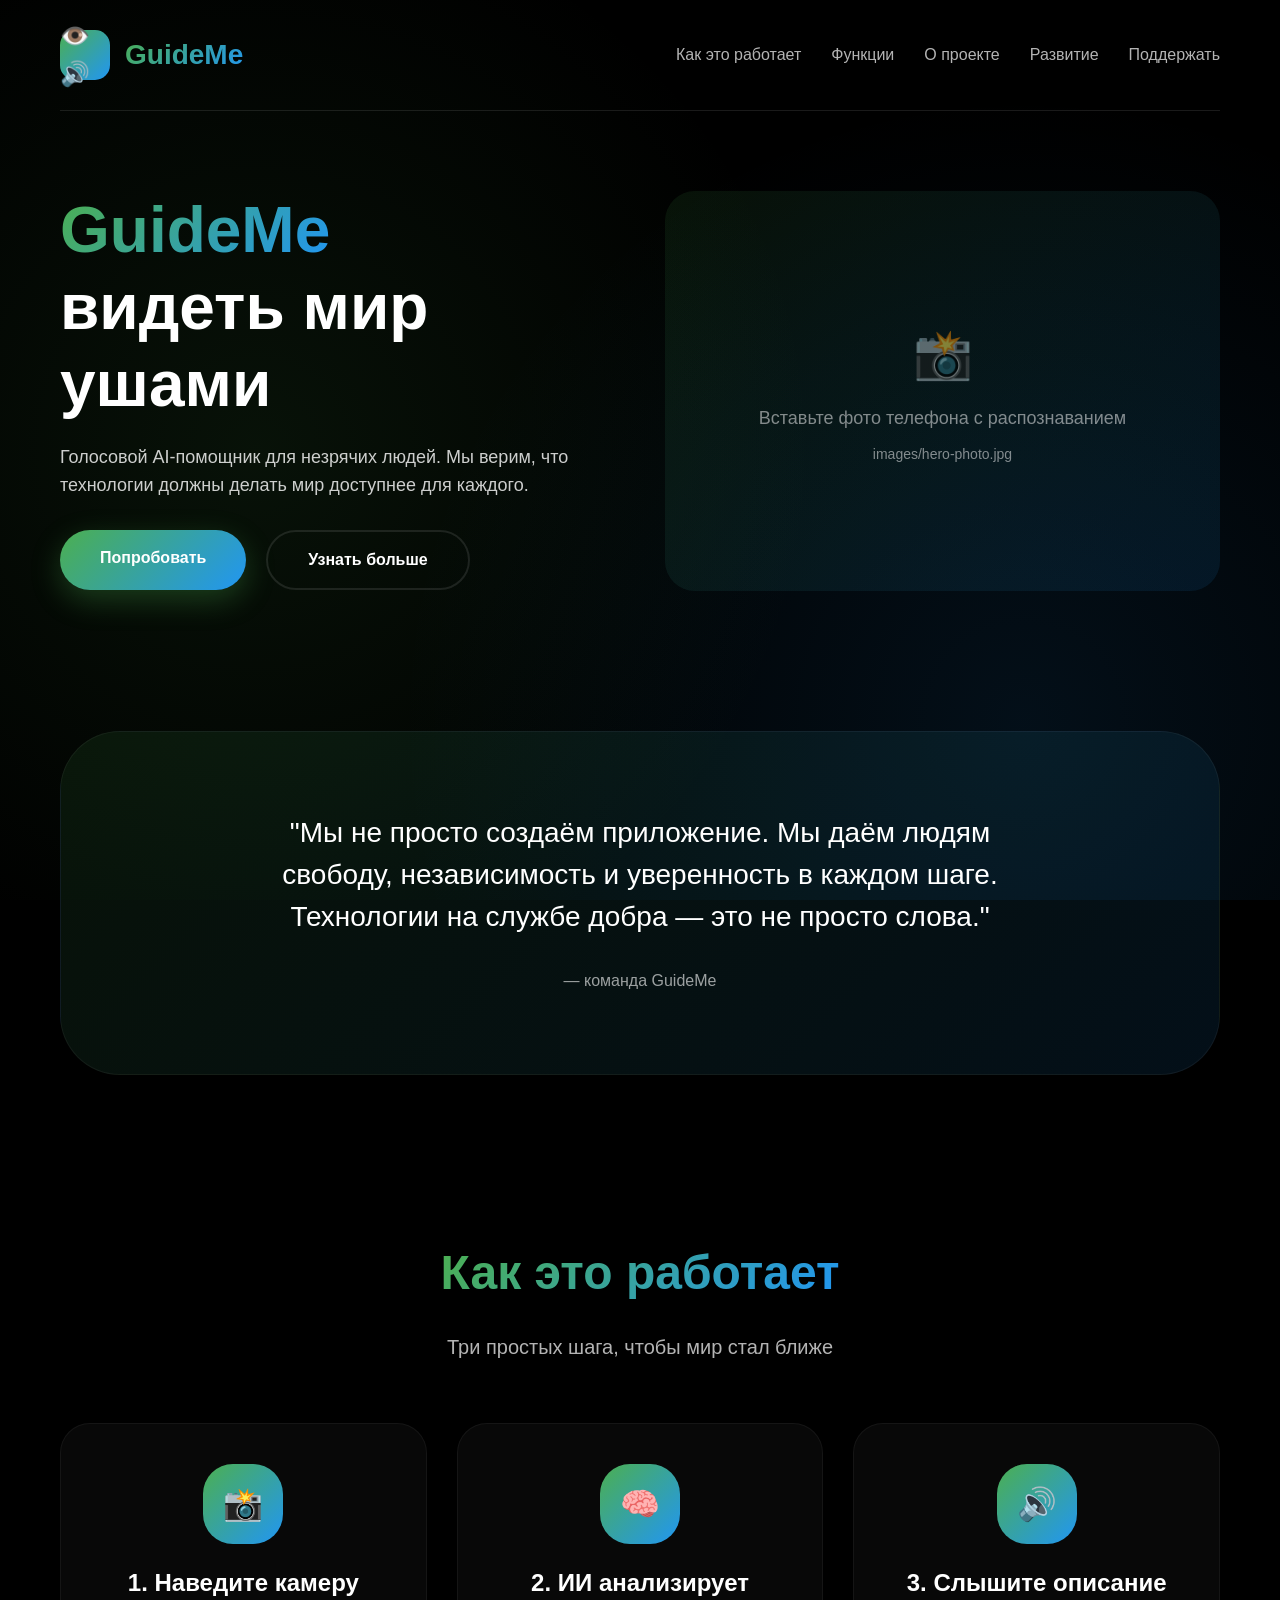
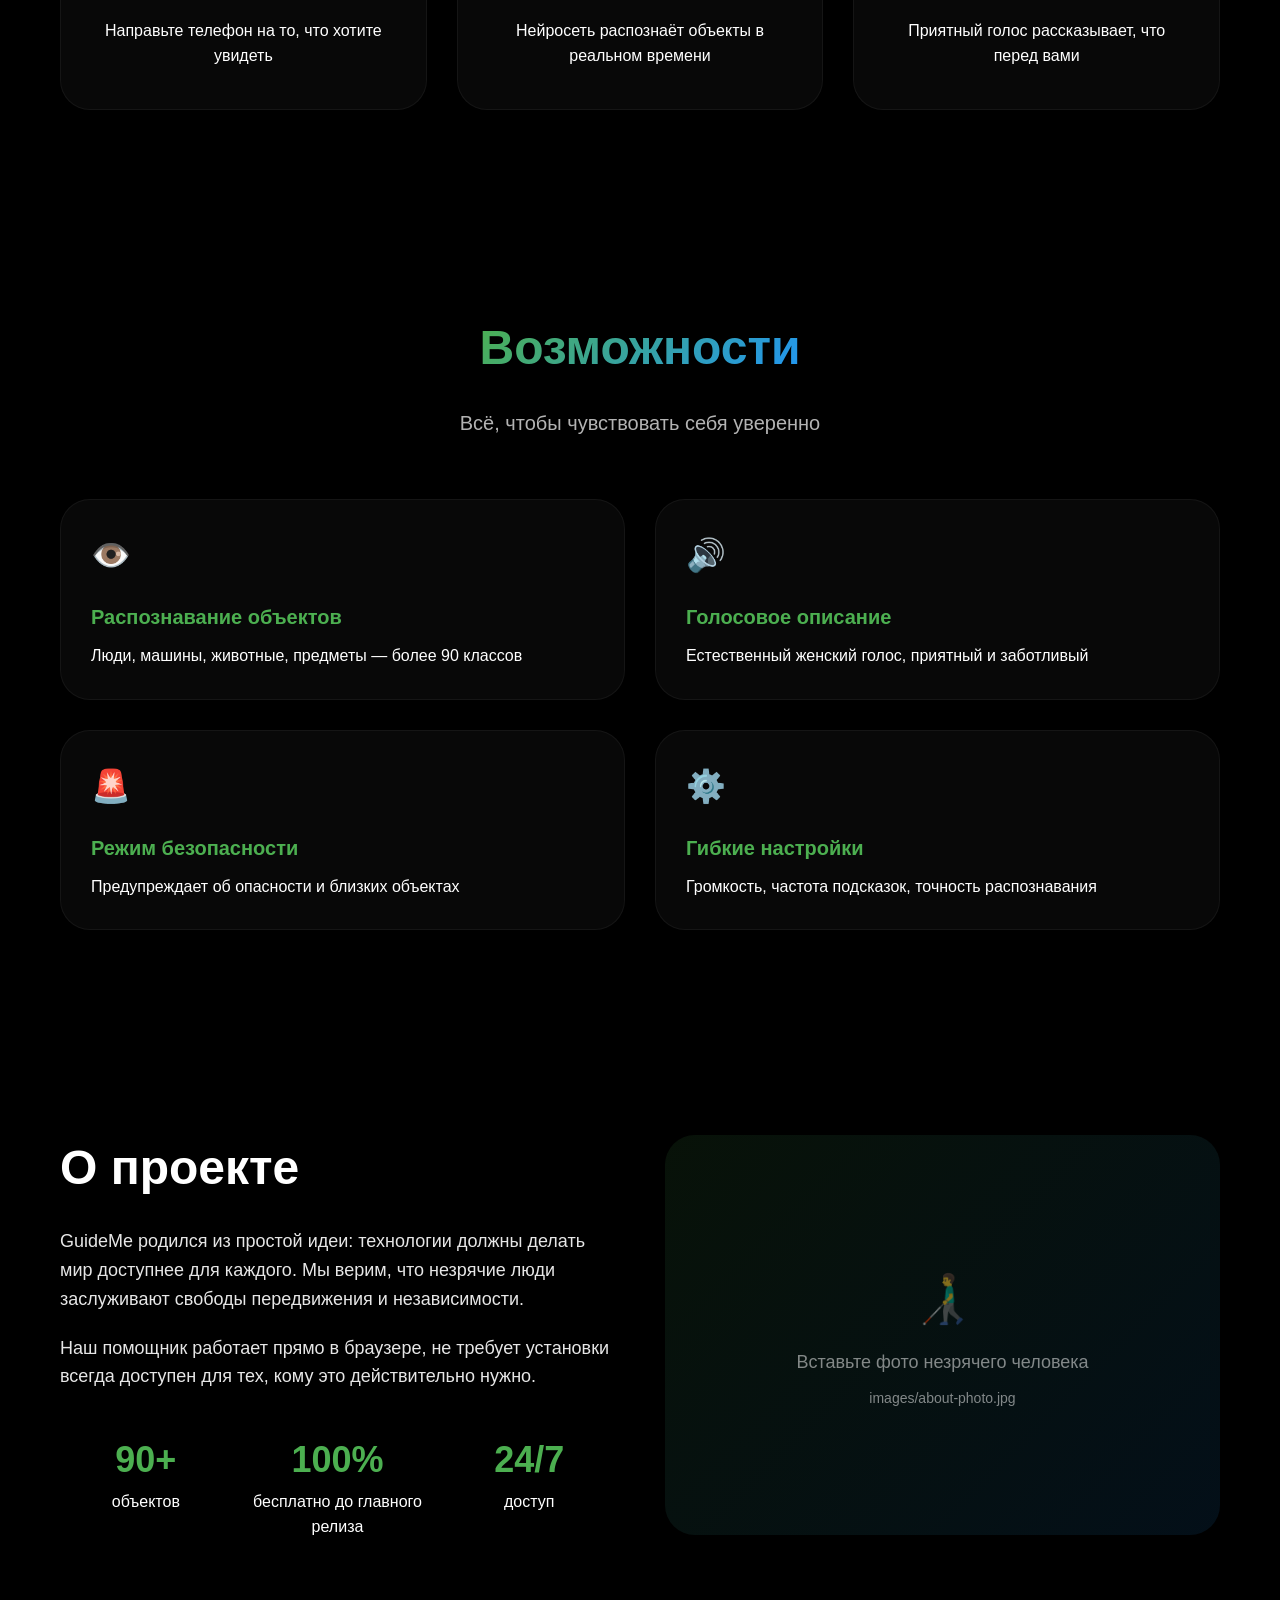
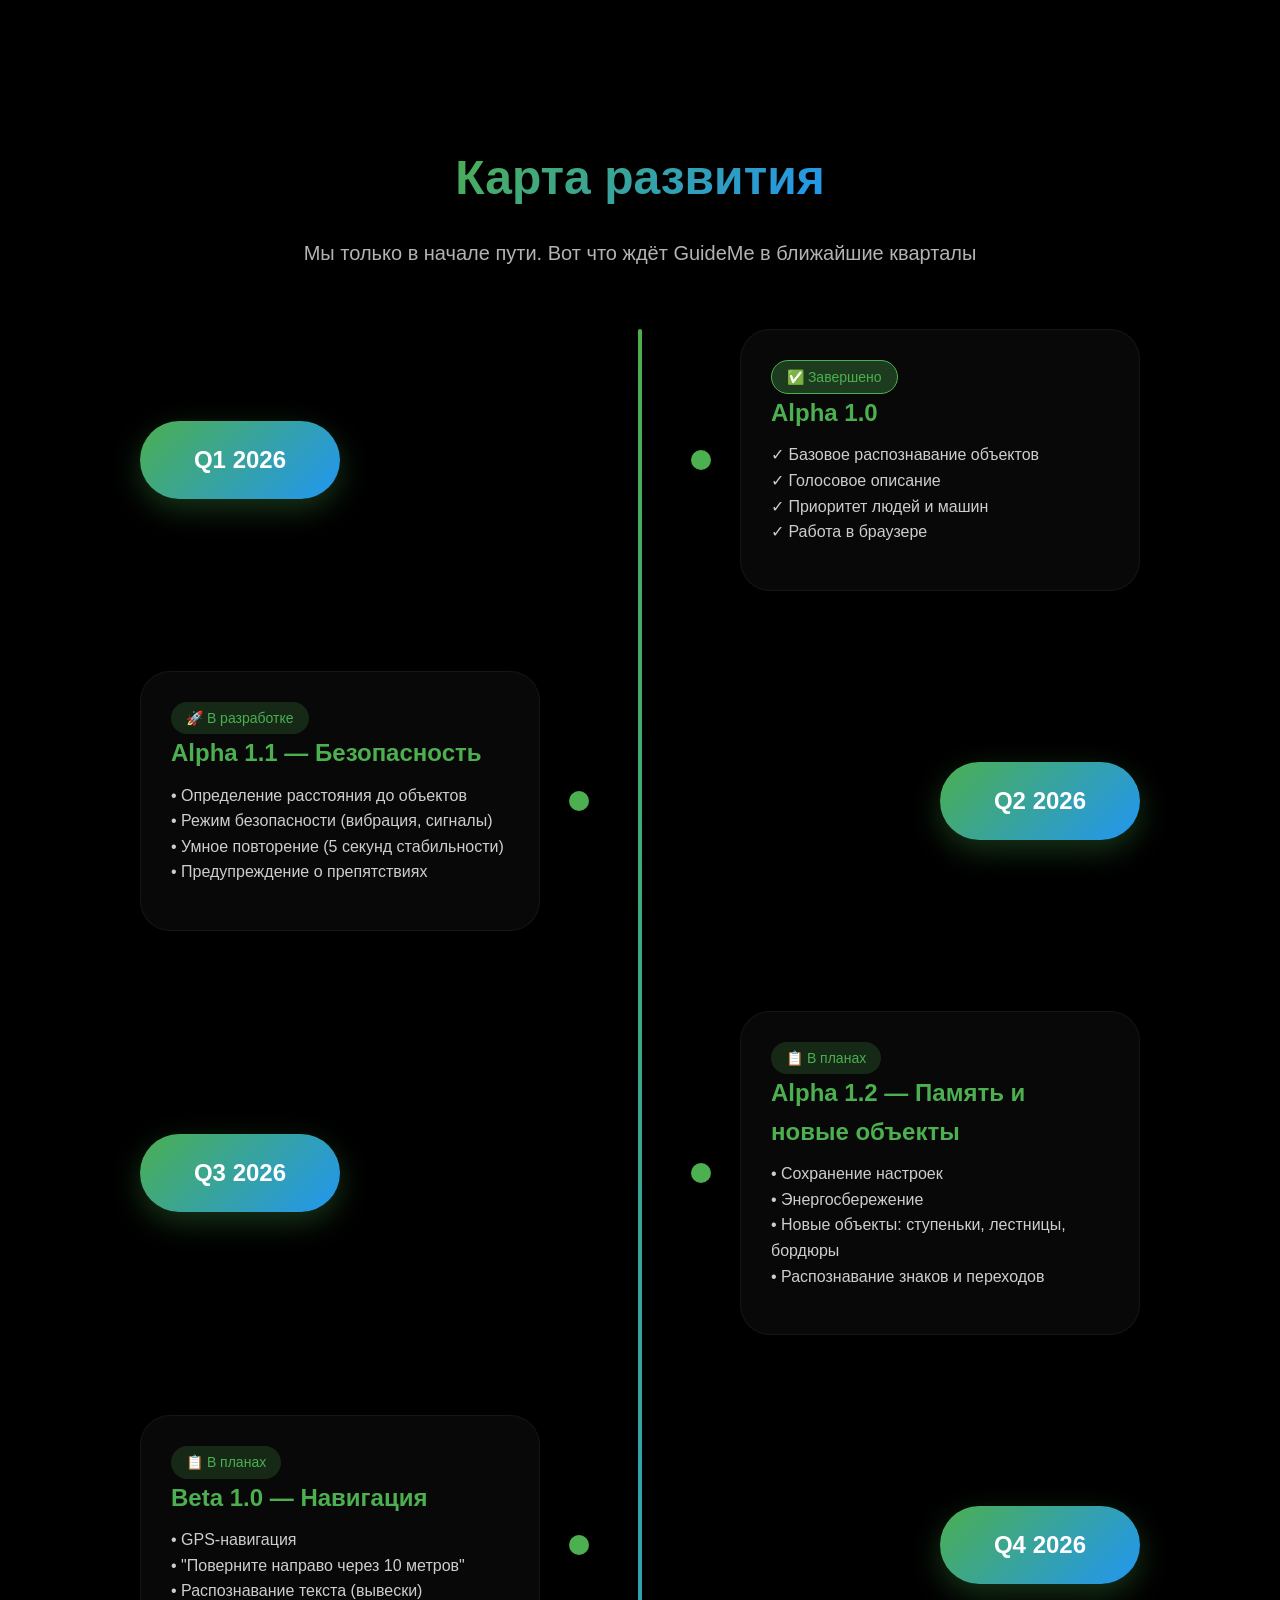
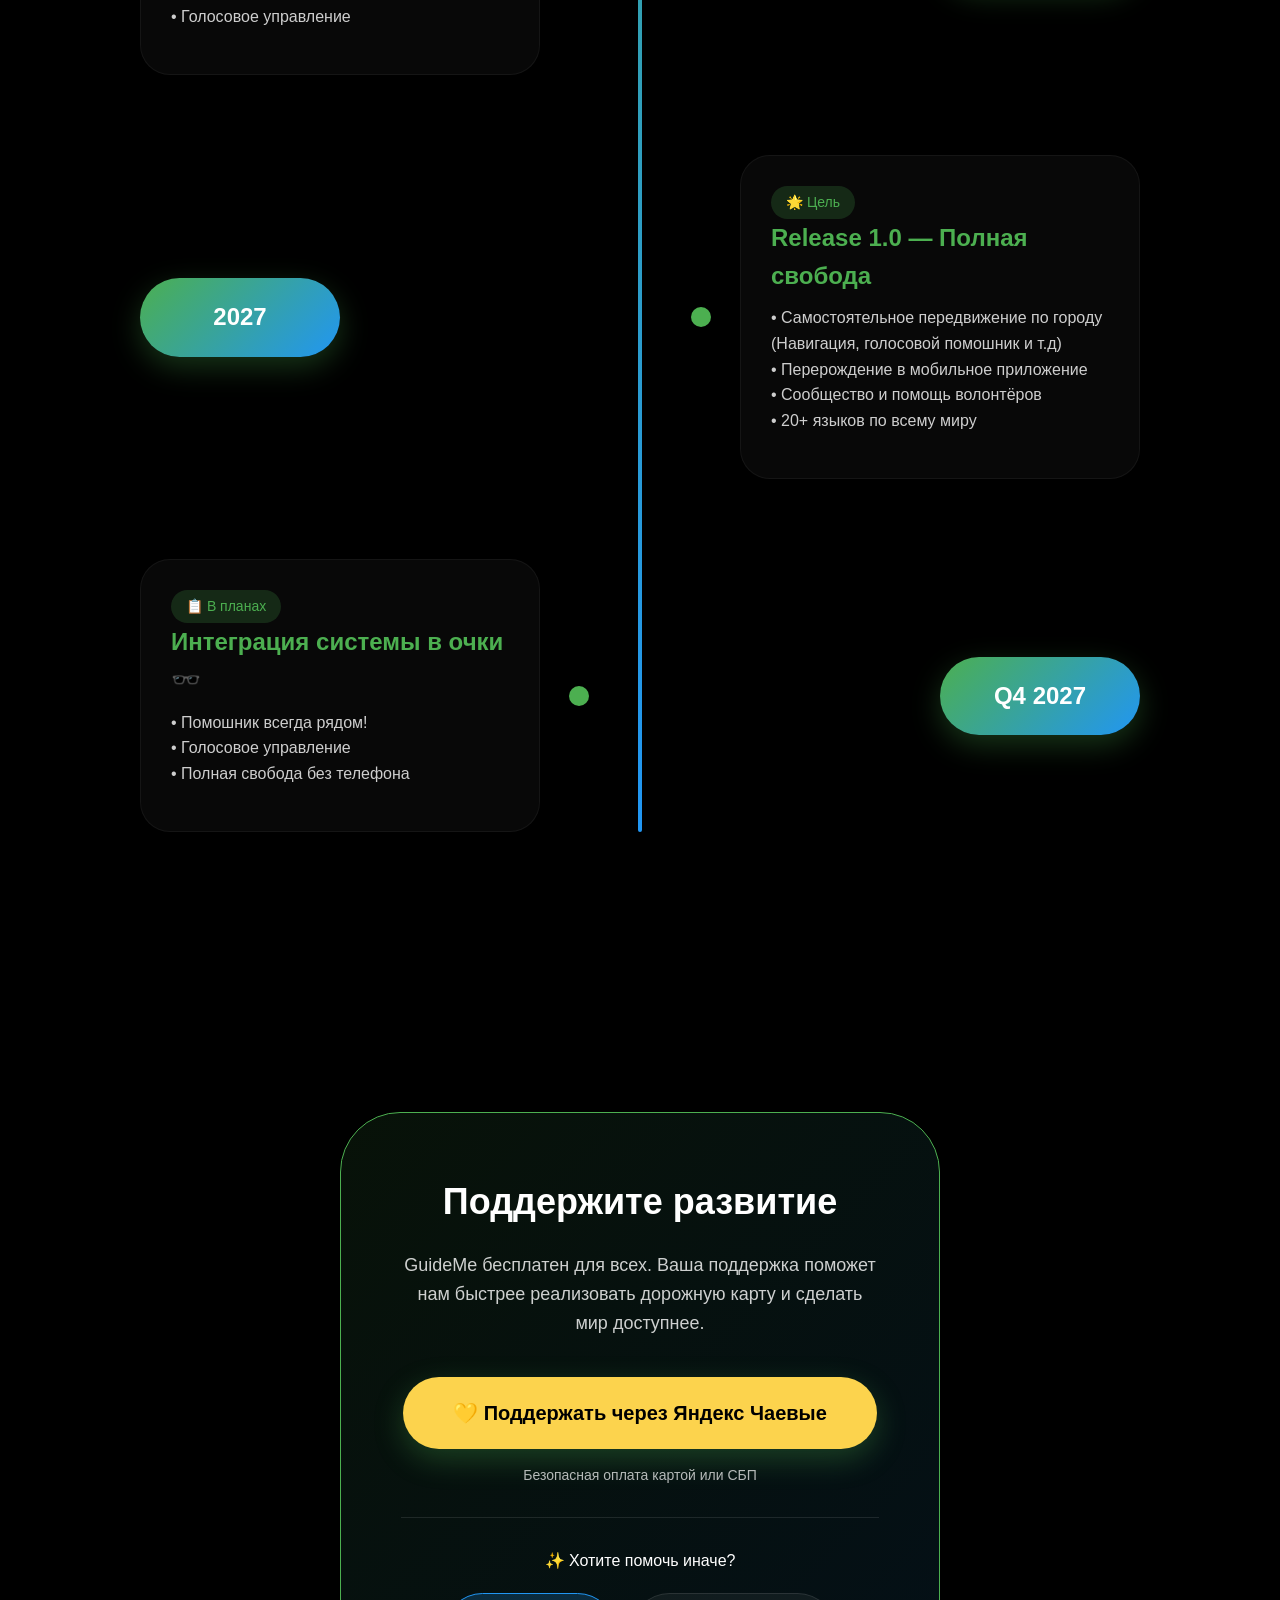
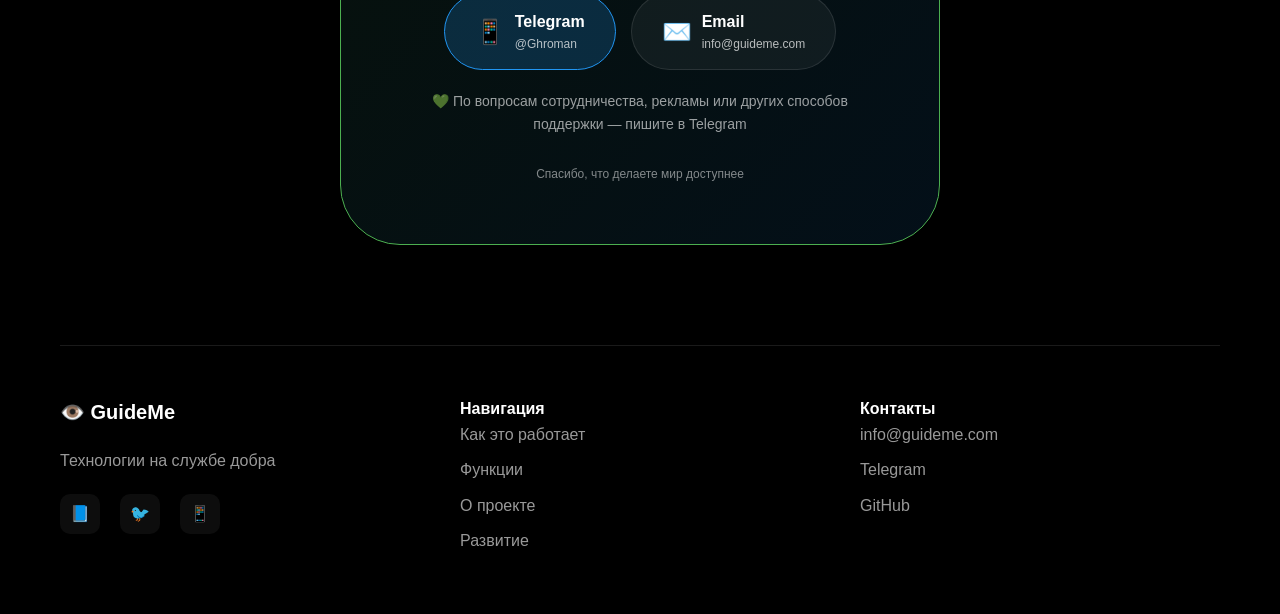
==== lending.html @ 8369dbf7 "Add files via upload" ====
<!DOCTYPE html>
<html lang="ru">
<head>
    <meta charset="UTF-8">
    <meta name="viewport" content="width=device-width, initial-scale=1.0">
    <title>GuideMe — видеть мир ушами</title>
    <style>
        * {
            margin: 0;
            padding: 0;
            box-sizing: border-box;
        }

        body {
            font-family: -apple-system, BlinkMacSystemFont, 'Segoe UI', Roboto, sans-serif;
            background: #000;
            color: #fff;
            line-height: 1.6;
            overflow-x: hidden;
        }

        body::before {
            content: '';
            position: fixed;
            top: 0;
            left: 0;
            width: 100%;
            height: 100%;
            background: radial-gradient(circle at 20% 50%, rgba(76, 175, 80, 0.1) 0%, transparent 50%),
                        radial-gradient(circle at 80% 80%, rgba(33, 150, 243, 0.1) 0%, transparent 50%);
            z-index: -1;
        }

        .container {
            max-width: 1200px;
            margin: 0 auto;
            padding: 0 20px;
        }

        .header {
            padding: 30px 0;
            display: flex;
            justify-content: space-between;
            align-items: center;
            flex-wrap: wrap;
            gap: 20px;
            border-bottom: 1px solid rgba(255, 255, 255, 0.1);
        }

        .logo {
            display: flex;
            align-items: center;
            gap: 15px;
        }

        .logo-icon {
            width: 50px;
            height: 50px;
            background: linear-gradient(135deg, #4CAF50, #2196F3);
            border-radius: 15px;
            display: flex;
            align-items: center;
            justify-content: center;
            font-size: 24px;
        }

        .logo-text {
            font-size: 28px;
            font-weight: bold;
            background: linear-gradient(135deg, #4CAF50, #2196F3);
            -webkit-background-clip: text;
            -webkit-text-fill-color: transparent;
        }

        .nav {
            display: flex;
            gap: 30px;
        }

        .nav a {
            color: #fff;
            text-decoration: none;
            opacity: 0.7;
            transition: 0.3s;
        }

        .nav a:hover {
            opacity: 1;
        }

        .hero {
            padding: 80px 0;
            display: grid;
            grid-template-columns: 1fr 1fr;
            gap: 50px;
            align-items: center;
        }

        .hero-title {
            font-size: 64px;
            line-height: 1.2;
            margin-bottom: 20px;
        }

        .gradient-text {
            background: linear-gradient(135deg, #4CAF50, #2196F3);
            -webkit-background-clip: text;
            -webkit-text-fill-color: transparent;
        }

        .hero-description {
            font-size: 18px;
            opacity: 0.8;
            margin-bottom: 30px;
        }

        .hero-buttons {
            display: flex;
            gap: 20px;
            flex-wrap: wrap;
        }

        .btn {
            padding: 15px 40px;
            border-radius: 50px;
            text-decoration: none;
            font-weight: 600;
            transition: 0.3s;
            display: inline-block;
        }

        .btn-primary {
            background: linear-gradient(135deg, #4CAF50, #2196F3);
            color: #fff;
            box-shadow: 0 10px 30px rgba(76, 175, 80, 0.3);
        }

        .btn-primary:hover {
            transform: translateY(-3px);
            box-shadow: 0 20px 40px rgba(76, 175, 80, 0.4);
        }

        .btn-outline {
            border: 2px solid rgba(255, 255, 255, 0.1);
            color: #fff;
        }

        .btn-outline:hover {
            border-color: #4CAF50;
        }

        /* Стили для изображений */
        .hero-image {
            width: 100%;
            height: 400px;
            background: linear-gradient(135deg, rgba(76, 175, 80, 0.1), rgba(33, 150, 243, 0.1));
            border-radius: 30px;
            display: flex;
            align-items: center;
            justify-content: center;
            position: relative;
            overflow: hidden;
        }

        .hero-image img {
            width: 100%;
            height: 100%;
            object-fit: cover;
            border-radius: 30px;
        }

        .about-image {
            width: 100%;
            height: 400px;
            background: linear-gradient(135deg, rgba(76, 175, 80, 0.1), rgba(33, 150, 243, 0.1));
            border-radius: 30px;
            display: flex;
            align-items: center;
            justify-content: center;
            overflow: hidden;
        }

        .about-image img {
            width: 100%;
            height: 100%;
            object-fit: cover;
            border-radius: 30px;
        }

        .placeholder-text {
            text-align: center;
            padding: 20px;
            color: rgba(255, 255, 255, 0.5);
            font-size: 18px;
        }

        .how-it-works {
            padding: 100px 0;
        }

        .section-title {
            font-size: 48px;
            text-align: center;
            margin-bottom: 20px;
        }

        .section-subtitle {
            text-align: center;
            font-size: 20px;
            opacity: 0.7;
            max-width: 700px;
            margin: 0 auto 60px;
        }

        .steps {
            display: grid;
            grid-template-columns: repeat(3, 1fr);
            gap: 30px;
        }

        .step {
            text-align: center;
            padding: 40px 30px;
            background: rgba(255, 255, 255, 0.03);
            border-radius: 30px;
            border: 1px solid rgba(255, 255, 255, 0.05);
            transition: 0.3s;
        }

        .step:hover {
            transform: translateY(-10px);
            background: rgba(255, 255, 255, 0.05);
            border-color: #4CAF50;
        }

        .step-icon {
            width: 80px;
            height: 80px;
            background: linear-gradient(135deg, #4CAF50, #2196F3);
            border-radius: 30px;
            display: flex;
            align-items: center;
            justify-content: center;
            font-size: 32px;
            margin: 0 auto 20px;
        }

        .step-title {
            font-size: 24px;
            margin-bottom: 15px;
        }

        .mission {
            padding: 80px;
            background: linear-gradient(135deg, rgba(76, 175, 80, 0.1), rgba(33, 150, 243, 0.1));
            border-radius: 60px;
            margin: 60px 0;
            text-align: center;
            border: 1px solid rgba(255, 255, 255, 0.05);
        }

        .mission-text {
            font-size: 28px;
            font-weight: 300;
            max-width: 800px;
            margin: 0 auto;
            line-height: 1.5;
        }

        .mission-author {
            margin-top: 30px;
            opacity: 0.6;
        }

        .features {
            padding: 100px 0;
        }

        .features-grid {
            display: grid;
            grid-template-columns: repeat(2, 1fr);
            gap: 30px;
        }

        .feature {
            padding: 30px;
            background: rgba(255, 255, 255, 0.03);
            border-radius: 30px;
            border: 1px solid rgba(255, 255, 255, 0.05);
            transition: 0.3s;
        }

        .feature:hover {
            border-color: #2196F3;
        }

        .feature-icon {
            font-size: 32px;
            margin-bottom: 20px;
        }

        .feature-title {
            font-size: 20px;
            margin-bottom: 10px;
            color: #4CAF50;
        }

        .about {
            padding: 100px 0;
        }

        .about-content {
            display: grid;
            grid-template-columns: 1fr 1fr;
            gap: 50px;
            align-items: center;
        }

        .about-text {
            font-size: 18px;
            opacity: 0.9;
        }

        .stats {
            display: grid;
            grid-template-columns: repeat(3, 1fr);
            gap: 20px;
            margin-top: 40px;
        }

        .stat {
            text-align: center;
        }

        .stat-number {
            font-size: 36px;
            font-weight: bold;
            color: #4CAF50;
        }

        /* Дорожная карта */
        .roadmap {
            padding: 100px 0;
        }

        .timeline {
            position: relative;
            max-width: 1000px;
            margin: 60px auto 0;
        }

        .timeline::before {
            content: '';
            position: absolute;
            left: 50%;
            transform: translateX(-50%);
            width: 4px;
            height: 100%;
            background: linear-gradient(180deg, #4CAF50, #2196F3);
            border-radius: 2px;
        }

        .timeline-item {
            display: flex;
            justify-content: space-between;
            align-items: center;
            margin-bottom: 80px;
            position: relative;
        }

        .timeline-item:nth-child(even) {
            flex-direction: row-reverse;
        }

        .timeline-date {
            width: 200px;
            padding: 20px;
            background: linear-gradient(135deg, #4CAF50, #2196F3);
            border-radius: 50px;
            text-align: center;
            font-size: 24px;
            font-weight: bold;
            box-shadow: 0 10px 30px rgba(76, 175, 80, 0.3);
        }

        .timeline-content {
            width: 400px;
            padding: 30px;
            background: rgba(255, 255, 255, 0.03);
            border-radius: 30px;
            border: 1px solid rgba(255, 255, 255, 0.05);
            position: relative;
        }

        .timeline-content::before {
            content: '';
            position: absolute;
            width: 20px;
            height: 20px;
            background: #4CAF50;
            border-radius: 50%;
            top: 50%;
            transform: translateY(-50%);
        }

        .timeline-item:nth-child(odd) .timeline-content::before {
            left: -50px;
        }

        .timeline-item:nth-child(even) .timeline-content::before {
            right: -50px;
        }

        .timeline-content h3 {
            font-size: 24px;
            margin-bottom: 10px;
            color: #4CAF50;
        }

        .timeline-content p {
            opacity: 0.8;
            margin-bottom: 15px;
        }

        .timeline-badge {
            display: inline-block;
            padding: 5px 15px;
            background: rgba(76, 175, 80, 0.2);
            border-radius: 50px;
            font-size: 14px;
            color: #4CAF50;
        }

        .timeline-badge.completed {
            background: rgba(76, 175, 80, 0.3);
            color: #4CAF50;
            border: 1px solid #4CAF50;
        }

        .donate {
            padding: 100px 0;
            text-align: center;
        }

        .donate-card {
            max-width: 600px;
            margin: 0 auto;
            padding: 60px;
            background: linear-gradient(135deg, rgba(76, 175, 80, 0.1), rgba(33, 150, 243, 0.1));
            border-radius: 60px;
            border: 1px solid #4CAF50;
        }

        .donate-title {
            font-size: 36px;
            margin-bottom: 20px;
        }

        .donate-description {
            font-size: 18px;
            opacity: 0.8;
            margin-bottom: 40px;
        }

        .donate-amounts {
            display: grid;
            grid-template-columns: repeat(3, 1fr);
            gap: 20px;
            margin-bottom: 30px;
        }

        .amount {
            padding: 15px;
            background: rgba(255, 255, 255, 0.05);
            border-radius: 30px;
            border: 1px solid rgba(255, 255, 255, 0.1);
            cursor: pointer;
            transition: 0.3s;
            font-size: 20px;
            font-weight: bold;
        }

        .amount:hover {
            border-color: #4CAF50;
            transform: scale(1.05);
        }

        .btn-donate {
            background: #4CAF50;
            color: #fff;
            padding: 20px 60px;
            font-size: 20px;
            border: none;
            border-radius: 50px;
            cursor: pointer;
            transition: 0.3s;
            box-shadow: 0 10px 30px rgba(76, 175, 80, 0.3);
        }

        .btn-donate:hover {
            background: #45a049;
            transform: translateY(-3px);
            box-shadow: 0 20px 40px rgba(76, 175, 80, 0.4);
        }

        .footer {
            padding: 50px 0;
            border-top: 1px solid rgba(255, 255, 255, 0.1);
            display: grid;
            grid-template-columns: repeat(3, 1fr);
            gap: 40px;
        }

        .footer-logo {
            font-size: 20px;
            font-weight: bold;
            margin-bottom: 20px;
        }

        .footer-links {
            list-style: none;
        }

        .footer-links li {
            margin-bottom: 10px;
        }

        .footer-links a {
            color: #fff;
            text-decoration: none;
            opacity: 0.6;
            transition: 0.3s;
        }

        .footer-links a:hover {
            opacity: 1;
        }

        .social-links {
            display: flex;
            gap: 20px;
            margin-top: 20px;
        }

        .social-link {
            width: 40px;
            height: 40px;
            background: rgba(255, 255, 255, 0.05);
            border-radius: 10px;
            display: flex;
            align-items: center;
            justify-content: center;
            text-decoration: none;
            color: #fff;
            transition: 0.3s;
        }

        .social-link:hover {
            background: #4CAF50;
        }

        @media (max-width: 768px) {
            .hero {
                grid-template-columns: 1fr;
            }
            
            .hero-title {
                font-size: 48px;
            }
            
            .steps, .features-grid {
                grid-template-columns: 1fr;
            }
            
            .about-content {
                grid-template-columns: 1fr;
            }
            
            .footer {
                grid-template-columns: 1fr;
            }
            
            .mission-text {
                font-size: 22px;
            }

            .timeline::before {
                left: 30px;
            }

            .timeline-item {
                flex-direction: column !important;
                align-items: flex-start;
                margin-left: 60px;
            }

            .timeline-date {
                width: 150px;
                font-size: 18px;
                margin-bottom: 20px;
            }

            .timeline-content {
                width: 100%;
            }

            .timeline-content::before {
                left: -40px !important;
                right: auto !important;
            }
        }
    </style>
</head>
<body>
    <div class="container">
        <header class="header">
<div class="logo">
    <!-- ===== ВСТАВЬТЕ ЛОГОТИП СЮДА ===== -->
    <img src="images/logo.png" alt="GuideMe Logo" style="height: 50px; width: auto;" onerror="this.style.display='none'; this.nextElementSibling.style.display='flex';">
    <div class="logo-icon" style="display: none;">👁️🔊</div>
    <span class="logo-text">GuideMe</span>
</div>
            <nav class="nav">
                <a href="#how-it-works">Как это работает</a>
                <a href="#features">Функции</a>
                <a href="#about">О проекте</a>
                <a href="#roadmap">Развитие</a>
                <a href="#donate">Поддержать</a>
            </nav>
        </header>

        <section class="hero">
            <div>
                <h1 class="hero-title">
                    <span class="gradient-text">GuideMe</span><br>
                    видеть мир<br>ушами
                </h1>
                <p class="hero-description">
                    Голосовой AI-помощник для незрячих людей. 
                    Мы верим, что технологии должны делать мир доступнее для каждого.
                </p>
                <div class="hero-buttons">
                    <a href="https://eqvezen.github.io/GuideMe/" class="btn btn-primary">Попробовать</a>
                    <a href="#about" class="btn btn-outline">Узнать больше</a>
                </div>
            </div>
            <div class="hero-image">
                <!-- ===== МЕСТО ДЛЯ ФОТО 1: Телефон с камерой и рамками ===== -->
                <!-- Положите файл в images/hero-photo.jpg -->
                <img src="images/hero-photo.jpg" alt="GuideMe в действии" onerror="this.style.display='none'; this.nextElementSibling.style.display='flex';">
                <div class="placeholder-text" style="display: none; flex-direction: column;">
                    <span style="font-size: 48px; margin-bottom: 10px;">📸</span>
                    <span>Вставьте фото телефона с распознаванием</span>
                    <small style="font-size: 14px; margin-top: 10px;">images/hero-photo.jpg</small>
                </div>
            </div>
        </section>

        <div class="mission">
            <div class="mission-text">
                "Мы не просто создаём приложение. Мы даём людям свободу, независимость и уверенность в каждом шаге. Технологии на службе добра — это не просто слова."
            </div>
            <div class="mission-author">— команда GuideMe</div>
        </div>

        <section id="how-it-works" class="how-it-works">
            <h2 class="section-title"><span class="gradient-text">Как это работает</span></h2>
            <div class="section-subtitle">
                Три простых шага, чтобы мир стал ближе
            </div>
            <div class="steps">
                <div class="step">
                    <div class="step-icon">📸</div>
                    <h3 class="step-title">1. Наведите камеру</h3>
                    <p>Направьте телефон на то, что хотите увидеть</p>
                </div>
                <div class="step">
                    <div class="step-icon">🧠</div>
                    <h3 class="step-title">2. ИИ анализирует</h3>
                    <p>Нейросеть распознаёт объекты в реальном времени</p>
                </div>
                <div class="step">
                    <div class="step-icon">🔊</div>
                    <h3 class="step-title">3. Слышите описание</h3>
                    <p>Приятный голос рассказывает, что перед вами</p>
                </div>
            </div>
        </section>

        <section id="features" class="features">
            <h2 class="section-title"><span class="gradient-text">Возможности</span></h2>
            <div class="section-subtitle">
                Всё, чтобы чувствовать себя уверенно
            </div>
            <div class="features-grid">
                <div class="feature">
                    <div class="feature-icon">👁️</div>
                    <h3 class="feature-title">Распознавание объектов</h3>
                    <p>Люди, машины, животные, предметы — более 90 классов</p>
                </div>
                <div class="feature">
                    <div class="feature-icon">🔊</div>
                    <h3 class="feature-title">Голосовое описание</h3>
                    <p>Естественный женский голос, приятный и заботливый</p>
                </div>
                <div class="feature">
                    <div class="feature-icon">🚨</div>
                    <h3 class="feature-title">Режим безопасности</h3>
                    <p>Предупреждает об опасности и близких объектах</p>
                </div>
                <div class="feature">
                    <div class="feature-icon">⚙️</div>
                    <h3 class="feature-title">Гибкие настройки</h3>
                    <p>Громкость, частота подсказок, точность распознавания</p>
                </div>
            </div>
        </section>

        <section id="about" class="about">
            <div class="about-content">
                <div>
                    <h2 class="section-title" style="text-align: left;">О проекте</h2>
                    <p class="about-text">
                        GuideMe родился из простой идеи: технологии должны делать 
                        мир доступнее для каждого. Мы верим, что незрячие люди 
                        заслуживают свободы передвижения и независимости.
                    </p>
                    <p class="about-text" style="margin-top: 20px;">
                        Наш помощник работает прямо в браузере, не требует установки 
                        всегда доступен для тех, кому это действительно нужно.
                    </p>
                    <div class="stats">
                        <div class="stat">
                            <div class="stat-number">90+</div>
                            <div>объектов</div>
                        </div>
                        <div class="stat">
                            <div class="stat-number">100%</div>
                            <div>бесплатно до главного релиза</div>
                        </div>
                        <div class="stat">
                            <div class="stat-number">24/7</div>
                            <div>доступ</div>
                        </div>
                    </div>
                </div>
                <div class="about-image">
                    <!-- ===== МЕСТО ДЛЯ ФОТО 2: Незрячий человек с телефоном ===== -->
                    <!-- Положите файл в images/about-photo.jpg -->
                    <img src="images/about-photo.jpg" alt="Незрячий человек использует GuideMe" onerror="this.style.display='none'; this.nextElementSibling.style.display='flex';">
                    <div class="placeholder-text" style="display: none; flex-direction: column;">
                        <span style="font-size: 48px; margin-bottom: 10px;">👨‍🦯</span>
                        <span>Вставьте фото незрячего человека</span>
                        <small style="font-size: 14px; margin-top: 10px;">images/about-photo.jpg</small>
                    </div>
                </div>
            </div>
        </section>

        <!-- Дорожная карта -->
        <section id="roadmap" class="roadmap">
            <h2 class="section-title"><span class="gradient-text">Карта развития</span></h2>
            <div class="section-subtitle">
                Мы только в начале пути. Вот что ждёт GuideMe в ближайшие кварталы
            </div>

            <div class="timeline">
                <div class="timeline-item">
                    <div class="timeline-date">Q1 2026</div>
                    <div class="timeline-content">
                        <span class="timeline-badge completed">✅ Завершено</span>
                        <h3>Alpha 1.0</h3>
                        <p>✓ Базовое распознавание объектов<br>
                           ✓ Голосовое описание<br>
                           ✓ Приоритет людей и машин<br>
                           ✓ Работа в браузере</p>
                    </div>
                </div>

                <div class="timeline-item">
                    <div class="timeline-date">Q2 2026</div>
                    <div class="timeline-content">
                        <span class="timeline-badge">🚀 В разработке</span>
                        <h3>Alpha 1.1 — Безопасность</h3>
                        <p>• Определение расстояния до объектов<br>
                           • Режим безопасности (вибрация, сигналы)<br>
                           • Умное повторение (5 секунд стабильности)<br>
                           • Предупреждение о препятствиях</p>
                    </div>
                </div>

                <div class="timeline-item">
                    <div class="timeline-date">Q3 2026</div>
                    <div class="timeline-content">
                        <span class="timeline-badge">📋 В планах</span>
                        <h3>Alpha 1.2 — Память и новые объекты</h3>
                        <p>• Сохранение настроек<br>
                           • Энергосбережение<br>
                           • Новые объекты: ступеньки, лестницы, бордюры<br>
                           • Распознавание знаков и переходов</p>
                    </div>
                </div>

                <div class="timeline-item">
                    <div class="timeline-date">Q4 2026</div>
                    <div class="timeline-content">
                        <span class="timeline-badge">📋 В планах</span>
                        <h3>Beta 1.0 — Навигация</h3>
                        <p>• GPS-навигация<br>
                           • "Поверните направо через 10 метров"<br>
                           • Распознавание текста (вывески)<br>
                           • Голосовое управление</p>
                    </div>
                </div>

                <div class="timeline-item">
                    <div class="timeline-date">2027</div>
                    <div class="timeline-content">
                        <span class="timeline-badge">🌟 Цель</span>
                        <h3>Release 1.0 — Полная свобода</h3>
                        <p>• Самостоятельное передвижение по городу (Навигация, голосовой помошник и т.д)<br>
                           • Перерождение в мобильное приложение<br>
                           • Сообщество и помощь волонтёров<br>
                           • 20+ языков по всему миру</p>
                    </div>
                </div>
                
                <div class="timeline-item">
                    <div class="timeline-date">Q4 2027</div>
                    <div class="timeline-content">
                        <span class="timeline-badge">📋 В планах</span>
                        <h3>Интеграция системы в очки 🕶️</h3>
                        <p>• Помошник всегда рядом!<br>
                           • Голосовое управление<br>
                           • Полная свобода без телефона</p>
                    </div>
                </div>
            </div>
        </section>

<section id="donate" class="donate">
    <div class="donate-card">
        <h2 class="donate-title">Поддержите развитие</h2>
        <p class="donate-description">
            GuideMe бесплатен для всех. Ваша поддержка поможет нам 
            быстрее реализовать дорожную карту и сделать мир доступнее.
        </p>
        
        <!-- Яндекс Чаевые (основной способ) -->
        <div style="margin-bottom: 30px;">
            <a href="https://pay.cloudtips.ru/p/79130c01" target="_blank" class="btn-donate" style="display: inline-block; text-decoration: none; background: #FCD34D; color: #000; padding: 20px 50px; font-size: 20px; border-radius: 50px; font-weight: bold; margin-bottom: 15px;">
                💛 Поддержать через Яндекс Чаевые
            </a>
            <p style="font-size: 14px; opacity: 0.7;">Безопасная оплата картой или СБП</p>
        </div>
        
        <!-- Альтернативные способы -->
        <div style="margin-top: 30px; padding-top: 30px; border-top: 1px solid rgba(255,255,255,0.1);">
            <p style="margin-bottom: 20px; font-size: 16px;">
                ✨ Хотите помочь иначе?
            </p>
            
            <div style="display: flex; gap: 15px; justify-content: center; flex-wrap: wrap;">
                <!-- Telegram контакт -->
                <a href="https://t.me/@Ghroman" target="_blank" style="display: inline-flex; align-items: center; gap: 10px; background: rgba(33, 150, 243, 0.2); padding: 15px 30px; border-radius: 50px; text-decoration: none; color: #fff; border: 1px solid #2196F3; transition: 0.3s;">
                    <span style="font-size: 24px;">📱</span>
                    <div style="text-align: left;">
                        <div style="font-weight: bold;">Telegram</div>
                        <div style="font-size: 12px; opacity: 0.7;">@Ghroman</div>
                    </div>
                </a>
                
                <!-- Email контакт (запасной) -->
                <a href="mailto:info@guideme.com" style="display: inline-flex; align-items: center; gap: 10px; background: rgba(255,255,255,0.05); padding: 15px 30px; border-radius: 50px; text-decoration: none; color: #fff; border: 1px solid rgba(255,255,255,0.1); transition: 0.3s;">
                    <span style="font-size: 24px;">✉️</span>
                    <div style="text-align: left;">
                        <div style="font-weight: bold;">Email</div>
                        <div style="font-size: 12px; opacity: 0.7;">info@guideme.com</div>
                    </div>
                </a>
            </div>
            
            <p style="margin-top: 20px; font-size: 14px; opacity: 0.6;">
                💚 По вопросам сотрудничества, рекламы или других способов поддержки — пишите в Telegram
            </p>
        </div>
        
        <p style="margin-top: 30px; font-size: 12px; opacity: 0.5;">
            Спасибо, что делаете мир доступнее
        </p>
    </div>
</section>

        <footer class="footer">
            <div>
                <div class="footer-logo">👁️ GuideMe</div>
                <p style="opacity: 0.6; margin-bottom: 20px;">
                    Технологии на службе добра
                </p>
                <div class="social-links">
                    <a href="#" class="social-link">📘</a>
                    <a href="#" class="social-link">🐦</a>
                    <a href="#" class="social-link">📱</a>
                </div>
            </div>
            <div>
                <h4>Навигация</h4>
                <ul class="footer-links">
                    <li><a href="#how-it-works">Как это работает</a></li>
                    <li><a href="#features">Функции</a></li>
                    <li><a href="#about">О проекте</a></li>
                    <li><a href="#roadmap">Развитие</a></li>
                </ul>
            </div>
            <div>
                <h4>Контакты</h4>
                <ul class="footer-links">
                    <li><a href="mailto:info@guideme.com">info@guideme.com</a></li>
                    <li><a href="#">Telegram</a></li>
                    <li><a href="#">GitHub</a></li>
                </ul>
            </div>
        </footer>
    </div>

    <script>
        // Автоматически показываем заглушки если фото не загрузились
        document.addEventListener('DOMContentLoaded', function() {
            const images = document.querySelectorAll('img');
            images.forEach(img => {
                img.addEventListener('error', function() {
                    this.style.display = 'none';
                    const placeholder = this.nextElementSibling;
                    if (placeholder && placeholder.classList.contains('placeholder-text')) {
                        placeholder.style.display = 'flex';
                    }
                });
            });
        });
    </script>
</body>
</html>
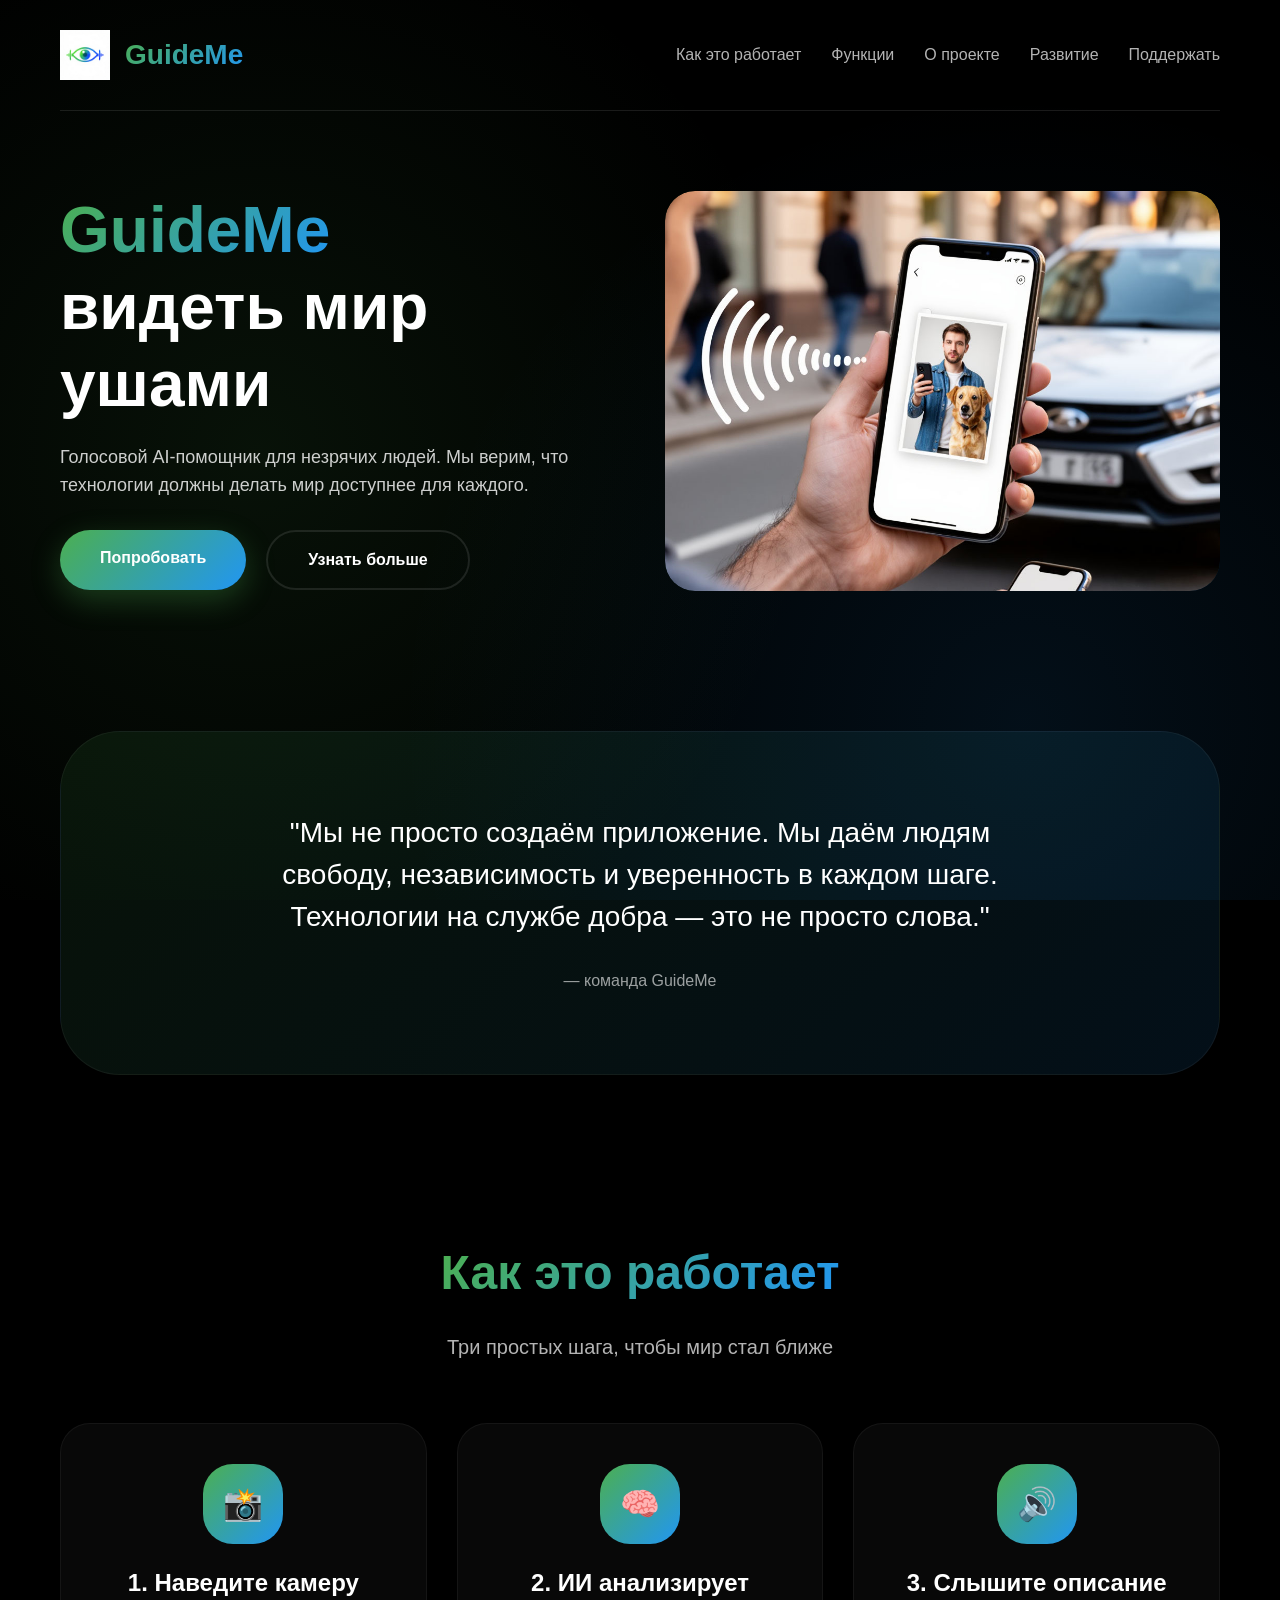
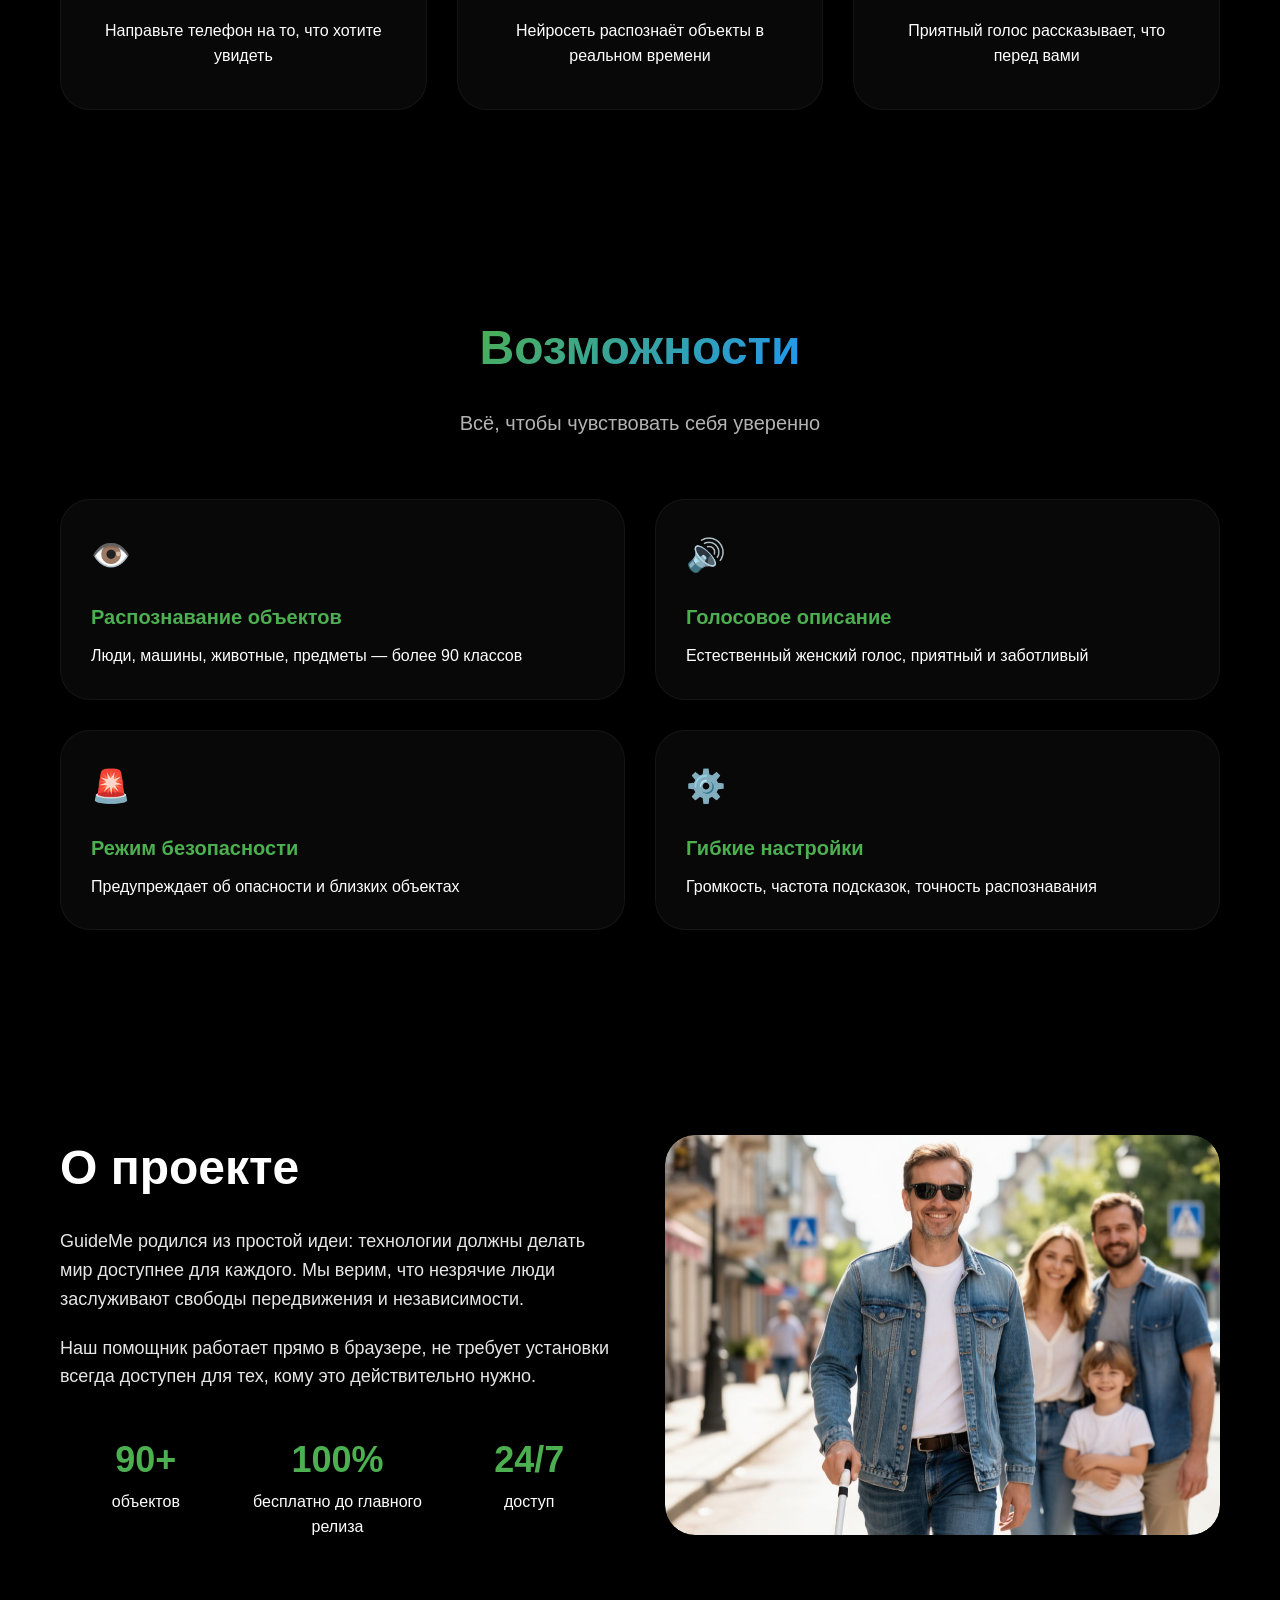
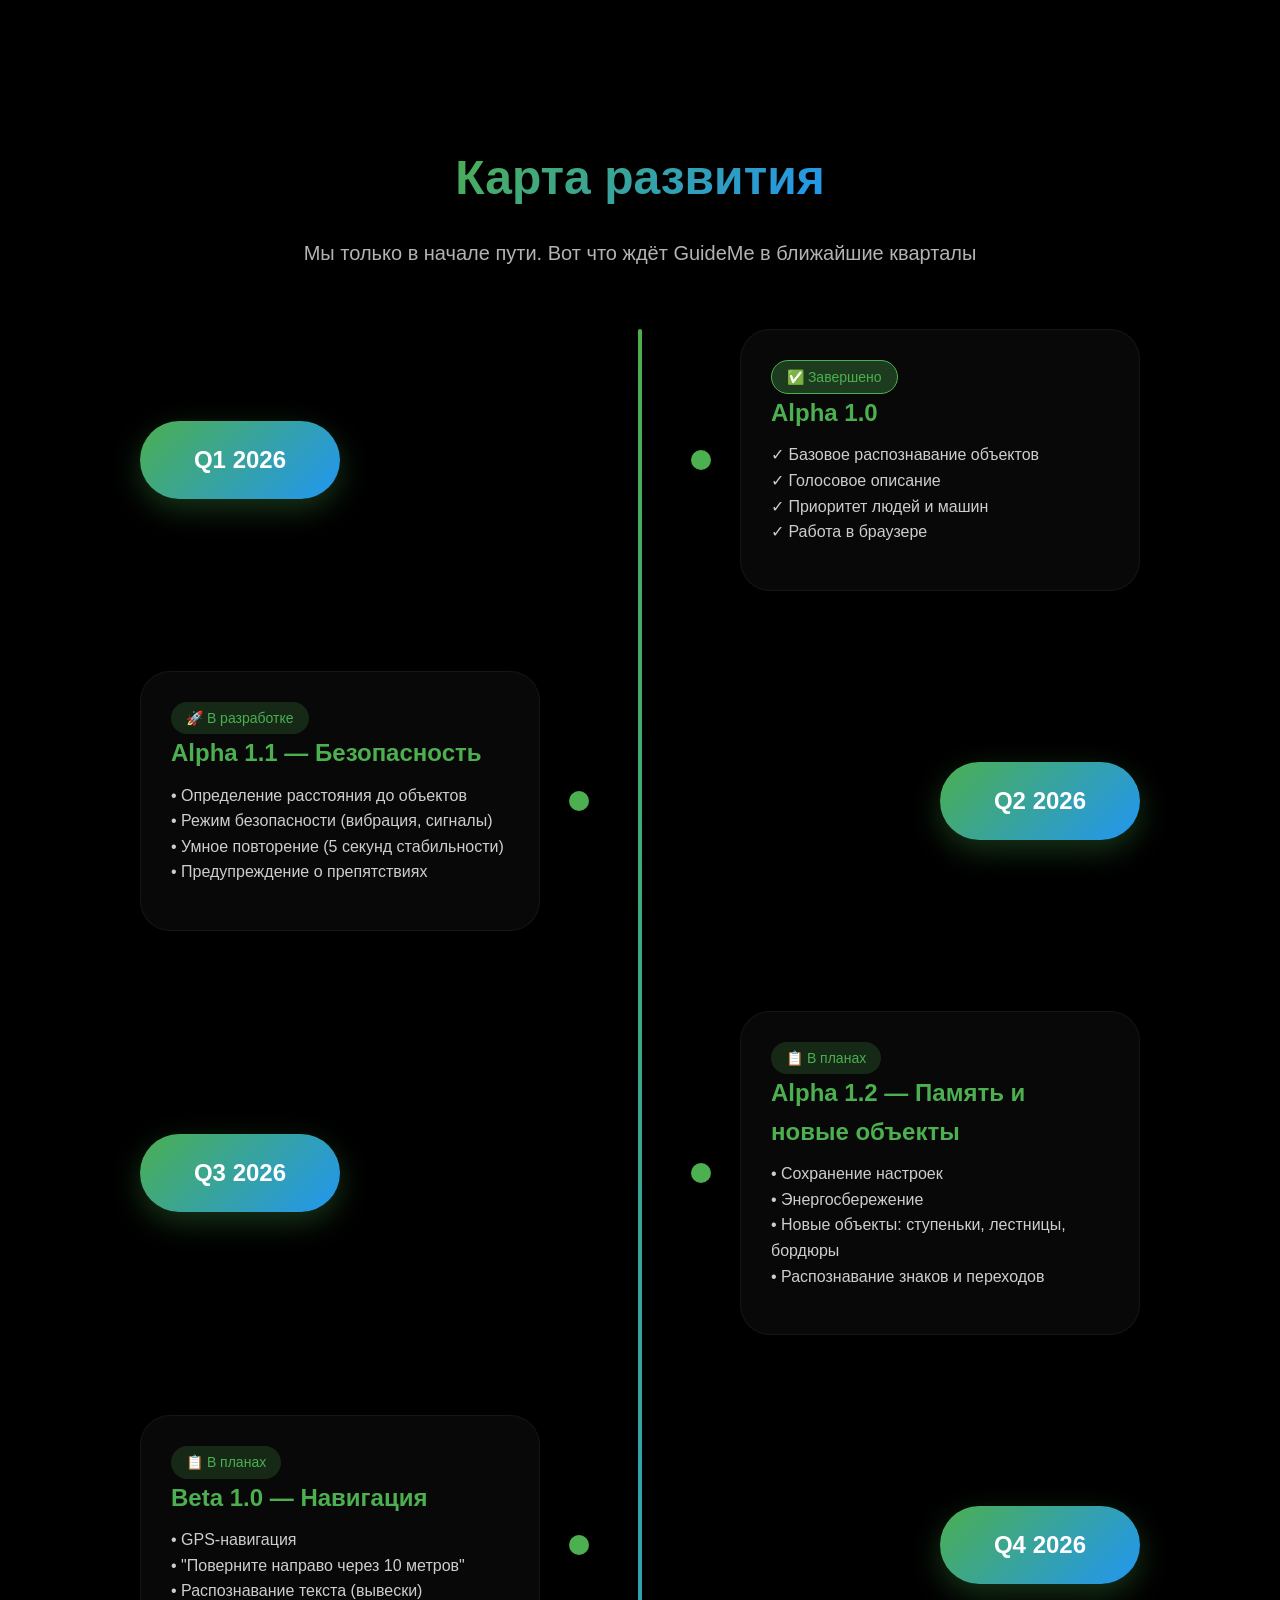
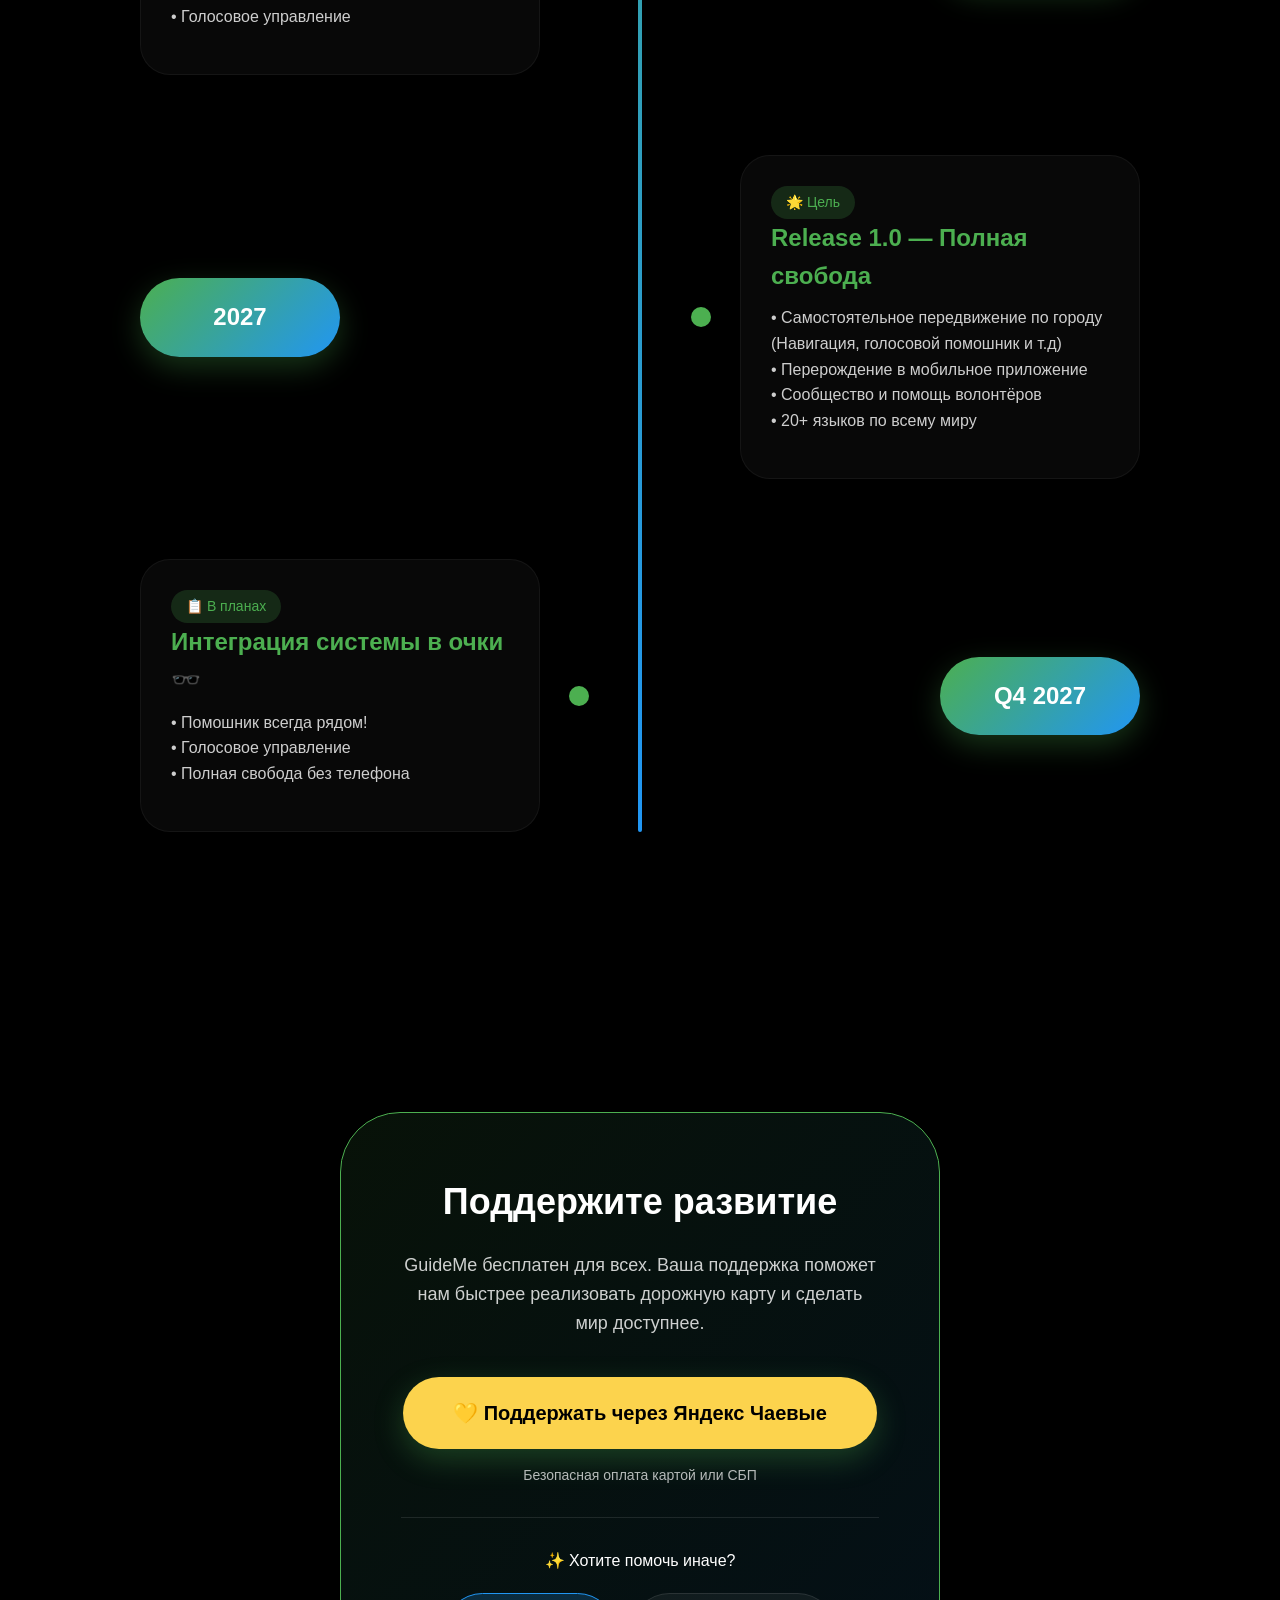
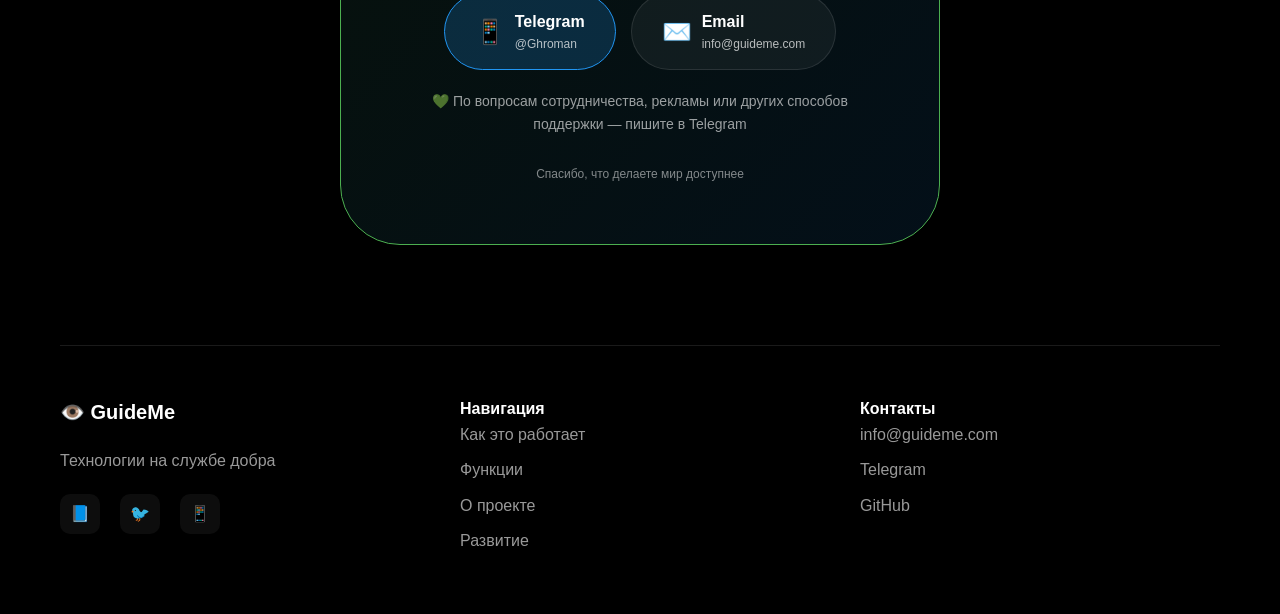
==== commit 534dd8df: "saa" ====
--- a/lending.html
+++ b/lending.html
@@ -640,7 +640,7 @@
                     Мы верим, что технологии должны делать мир доступнее для каждого.
                 </p>
                 <div class="hero-buttons">
-                    <a href="https://eqvezen.github.io/GuideMe/" class="btn btn-primary">Попробовать</a>
+                    <a href=" https://eqvezen.github.io/GuideMeAlf13/index.html" class="btn btn-primary">Попробовать</a>
                     <a href="#about" class="btn btn-outline">Узнать больше</a>
                 </div>
             </div>
